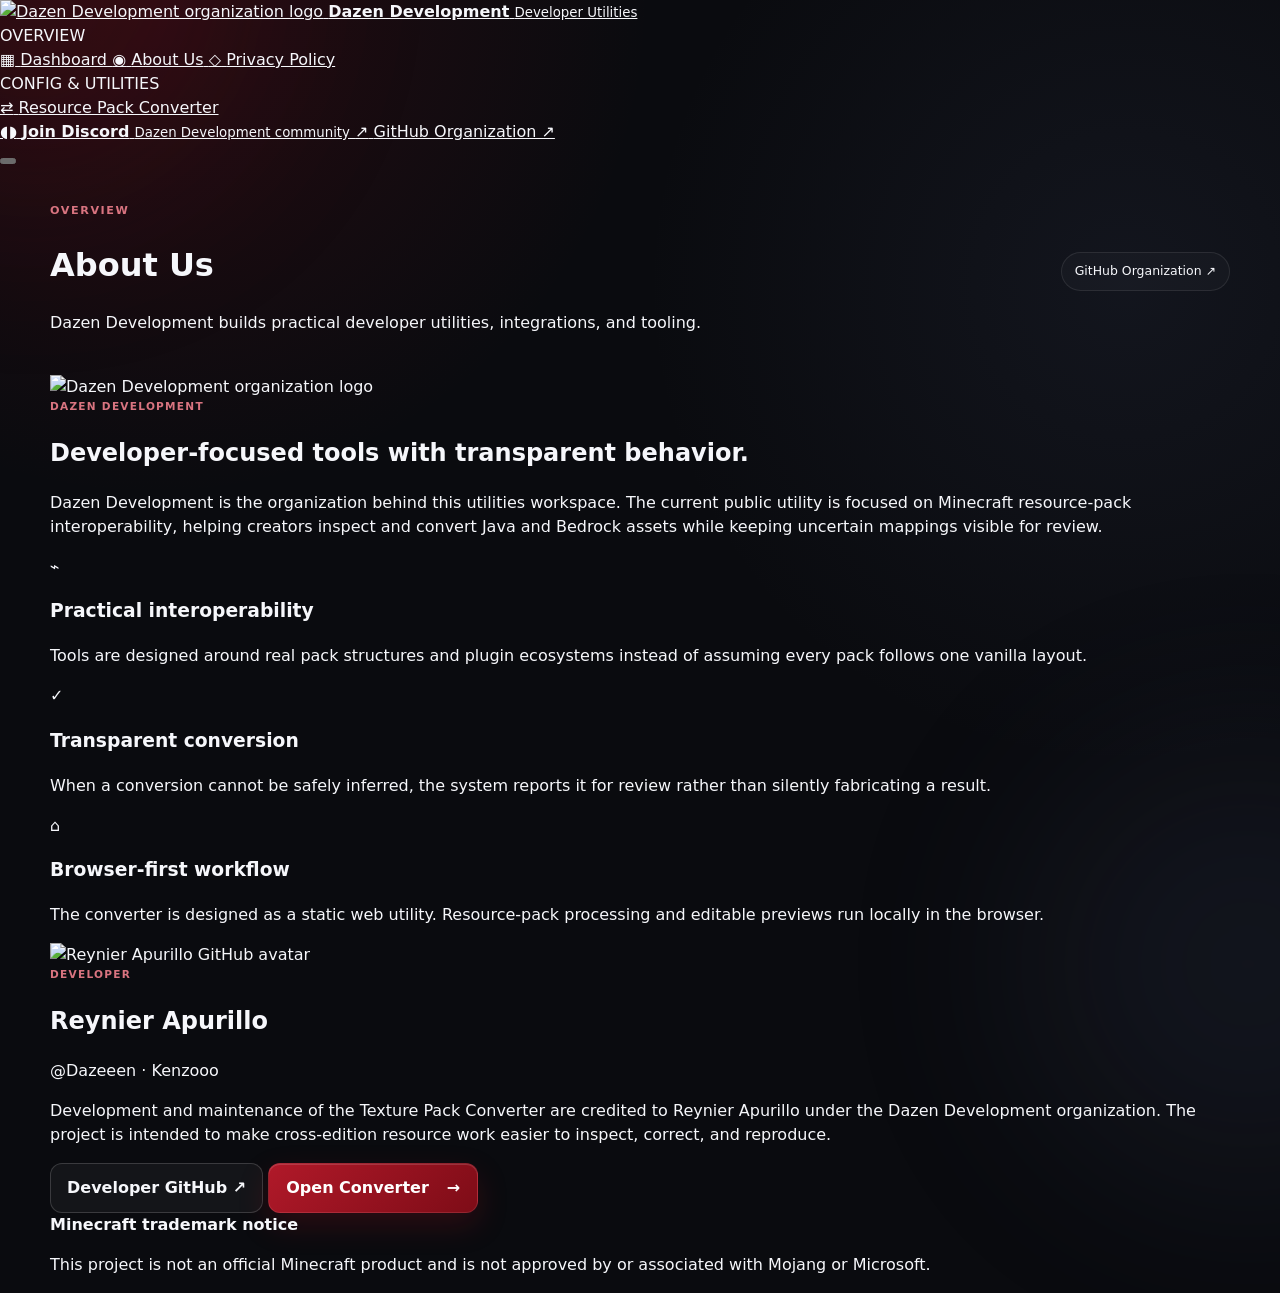
==== about.html @ 0ae0322a "Add Dazen Development about page" ====
<!doctype html>
<html lang="en">
<head>
  <meta charset="utf-8" />
  <meta name="viewport" content="width=device-width, initial-scale=1" />
  <meta name="theme-color" content="#0b0d12" />
  <meta name="description" content="About Dazen Development and the developer utilities project." />
  <title>About Us · Dazen Development</title>
  <link rel="stylesheet" href="./styles.css" />
</head>
<body data-page="about">
  <div id="site-sidebar"></div>
  <div class="ambient ambient-one" aria-hidden="true"></div>
  <div class="ambient ambient-two" aria-hidden="true"></div>

  <header class="site-header shell app-page-header">
    <div>
      <p class="section-kicker">Overview</p>
      <h1 class="page-title">About Us</h1>
      <p class="page-subtitle">Dazen Development builds practical developer utilities, integrations, and tooling.</p>
    </div>
    <a class="ghost-link" href="https://github.com/Dazen-Development" target="_blank" rel="noreferrer">GitHub Organization ↗</a>
  </header>

  <main class="shell info-page-main">
    <section class="about-intro-card">
      <img src="https://avatars.githubusercontent.com/u/317466458?v=4" alt="Dazen Development organization logo" width="96" height="96" />
      <div>
        <span class="source-label">Dazen Development</span>
        <h2>Developer-focused tools with transparent behavior.</h2>
        <p>
          Dazen Development is the organization behind this utilities workspace. The current public utility is focused on
          Minecraft resource-pack interoperability, helping creators inspect and convert Java and Bedrock assets while keeping
          uncertain mappings visible for review.
        </p>
      </div>
    </section>

    <section class="info-grid">
      <article class="info-card">
        <span class="feature-icon">⌁</span>
        <h3>Practical interoperability</h3>
        <p>Tools are designed around real pack structures and plugin ecosystems instead of assuming every pack follows one vanilla layout.</p>
      </article>
      <article class="info-card">
        <span class="feature-icon">✓</span>
        <h3>Transparent conversion</h3>
        <p>When a conversion cannot be safely inferred, the system reports it for review rather than silently fabricating a result.</p>
      </article>
      <article class="info-card">
        <span class="feature-icon">⌂</span>
        <h3>Browser-first workflow</h3>
        <p>The converter is designed as a static web utility. Resource-pack processing and editable previews run locally in the browser.</p>
      </article>
    </section>

    <section class="about-developer">
      <div class="about-developer-profile">
        <img src="https://avatars.githubusercontent.com/u/88937856?v=4" alt="Reynier Apurillo GitHub avatar" width="72" height="72" />
        <div>
          <span class="source-label">Developer</span>
          <h2>Reynier Apurillo</h2>
          <p>@Dazeeen · Kenzooo</p>
        </div>
      </div>
      <div class="about-developer-copy">
        <p>
          Development and maintenance of the Texture Pack Converter are credited to Reynier Apurillo under the Dazen Development organization.
          The project is intended to make cross-edition resource work easier to inspect, correct, and reproduce.
        </p>
        <div class="dashboard-hero-actions">
          <a class="secondary-btn inline-btn" href="https://github.com/Dazeeen" target="_blank" rel="noreferrer">Developer GitHub ↗</a>
          <a class="primary-btn inline-btn" href="./converter.html"><span>Open Converter</span><span>→</span></a>
        </div>
      </div>
    </section>

    <section class="legal-note-card">
      <strong>Minecraft trademark notice</strong>
      <p>This project is not an official Minecraft product and is not approved by or associated with Mojang or Microsoft.</p>
    </section>
  </main>

  <script type="module" src="./site-shell.js"></script>
</body>
</html>
---- styles.css ----
:root {
  color-scheme: dark;
  --bg: #0a0b0f;
  --panel: rgba(19, 22, 29, 0.88);
  --panel-2: rgba(13, 15, 20, 0.88);
  --border: rgba(255, 255, 255, 0.09);
  --border-strong: rgba(255, 255, 255, 0.16);
  --text: #f6f7fb;
  --muted: #9ca3b5;
  --muted-2: #71798b;
  --accent: #9b111e;
  --accent-2: #d32f41;
  --accent-soft: rgba(155, 17, 30, 0.17);
  --green: #4fd19a;
  --amber: #ffc766;
  --red: #ff6d79;
  --shadow: 0 30px 80px rgba(0, 0, 0, 0.35);
  --radius-xl: 24px;
  --radius-lg: 18px;
  --radius-md: 14px;
}

* { box-sizing: border-box; }
html { scroll-behavior: smooth; }
body {
  margin: 0;
  min-height: 100vh;
  font-family: Inter, ui-sans-serif, system-ui, -apple-system, BlinkMacSystemFont, "Segoe UI", sans-serif;
  color: var(--text);
  background:
    radial-gradient(circle at 12% 0%, rgba(155, 17, 30, 0.18), transparent 31rem),
    radial-gradient(circle at 88% 22%, rgba(82, 95, 135, 0.12), transparent 30rem),
    var(--bg);
  line-height: 1.5;
  overflow-x: hidden;
}
button, input, select { font: inherit; }
a { color: inherit; }
code { color: #e5acb3; }

.shell { width: min(1180px, calc(100% - 36px)); margin-inline: auto; }
.ambient { position: fixed; width: 28rem; height: 28rem; border-radius: 50%; filter: blur(100px); pointer-events: none; opacity: .15; z-index: -1; }
.ambient-one { background: #9b111e; top: -15rem; left: -12rem; }
.ambient-two { background: #455071; bottom: -18rem; right: -12rem; }

.site-header { display: flex; justify-content: space-between; align-items: center; padding: 24px 0; }
.brand { display: inline-flex; align-items: center; gap: 12px; text-decoration: none; }
.brand-mark { display: grid; place-items: center; width: 42px; aspect-ratio: 1; border-radius: 13px; background: linear-gradient(145deg, #be2030, #760812); box-shadow: inset 0 1px 0 rgba(255,255,255,.18), 0 10px 30px rgba(155,17,30,.26); font-weight: 900; letter-spacing: -.05em; }
.brand-mark.small { width: 34px; border-radius: 10px; }
.brand strong, .brand small { display: block; }
.brand strong { font-size: .95rem; letter-spacing: -.02em; }
.brand small { color: var(--muted); font-size: .78rem; margin-top: 1px; }
.header-actions { display: flex; align-items: center; gap: 10px; }
.privacy-pill, .ghost-link { border: 1px solid var(--border); background: rgba(255,255,255,.025); border-radius: 999px; padding: 9px 13px; font-size: .78rem; color: var(--muted); }
.ghost-link { text-decoration: none; color: var(--text); transition: .2s ease; }
.ghost-link:hover { border-color: var(--border-strong); transform: translateY(-1px); }

.main-content { padding: 54px 0 70px; }
.hero { max-width: 790px; margin: 28px auto 72px; text-align: center; }
.eyebrow, .section-kicker { color: #d97480; text-transform: uppercase; letter-spacing: .14em; font-size: .7rem; font-weight: 800; }
.hero h1 { margin: 14px 0 20px; font-size: clamp(2.6rem, 7vw, 5.6rem); line-height: .96; letter-spacing: -.065em; }
.hero h1 span { color: #a5aabb; }
.hero-copy { max-width: 680px; margin: 0 auto; color: var(--muted); font-size: 1.04rem; }
.support-badges { display: inline-flex; align-items: center; gap: 11px; margin-top: 27px; padding: 8px 10px; border: 1px solid var(--border); border-radius: 999px; background: rgba(255,255,255,.025); font-size: .82rem; }
.support-badges span:not(.swap-dot) { padding: 4px 9px; }
.swap-dot { color: #d97480; }

.workspace, .console-card { border: 1px solid var(--border); background: linear-gradient(180deg, rgba(22,25,33,.92), rgba(12,14,19,.92)); border-radius: var(--radius-xl); box-shadow: var(--shadow); backdrop-filter: blur(18px); }
.workspace { padding: 26px; }
.workspace-head, .console-head, .action-row { display: flex; align-items: center; justify-content: space-between; gap: 20px; }
.workspace-head h2, .console-head h2 { margin: 4px 0 0; font-size: 1.2rem; letter-spacing: -.025em; }
.direction-toggle { display: flex; gap: 4px; padding: 4px; border: 1px solid var(--border); border-radius: 12px; background: rgba(0,0,0,.22); }
.direction-btn { color: var(--muted); border: 0; background: transparent; border-radius: 9px; padding: 9px 12px; cursor: pointer; transition: .2s ease; }
.direction-btn.active { color: white; background: rgba(255,255,255,.09); box-shadow: inset 0 1px 0 rgba(255,255,255,.06); }

.pack-grid { display: grid; grid-template-columns: minmax(0,1fr) 54px minmax(0,1fr); gap: 16px; margin-top: 24px; }
.pack-card { border: 1px solid var(--border); border-radius: var(--radius-lg); background: rgba(255,255,255,.025); padding: 19px; transition: .25s ease; }
.pack-card.source-active { border-color: rgba(211,47,65,.42); box-shadow: inset 0 0 0 1px rgba(211,47,65,.08), 0 0 40px rgba(155,17,30,.07); }
.pack-card.target-dim { opacity: .72; }
.pack-card-top { display: grid; grid-template-columns: auto 1fr auto; align-items: center; gap: 12px; margin-bottom: 19px; }
.edition-icon { display: grid; place-items: center; width: 42px; aspect-ratio: 1; border-radius: 12px; font-weight: 900; }
.java-icon { background: #2b2520; color: #e6c7a8; }
.bedrock-icon { background: #152a1d; color: #8be0a8; }
.pack-card h3 { margin: 0; font-size: 1rem; }
.pack-card p { margin: 2px 0 0; color: var(--muted); font-size: .78rem; }
.status-badge { justify-self: end; border-radius: 999px; padding: 5px 9px; font-size: .69rem; font-weight: 800; border: 1px solid var(--border); }
.status-badge.idle { color: var(--muted); }
.status-badge.scanning { color: var(--amber); border-color: rgba(255,199,102,.28); background: rgba(255,199,102,.08); }
.status-badge.valid { color: var(--green); border-color: rgba(79,209,154,.28); background: rgba(79,209,154,.08); }
.status-badge.invalid { color: var(--red); border-color: rgba(255,109,121,.28); background: rgba(255,109,121,.08); }
.field-label { display: block; color: var(--muted); font-size: .73rem; font-weight: 700; margin-bottom: 7px; }
.version-select { width: 100%; color: var(--text); background: #11141a; border: 1px solid var(--border); padding: 10px 11px; border-radius: 10px; outline: none; margin-bottom: 13px; }
.version-select:focus { border-color: rgba(211,47,65,.55); }
.dropzone { min-height: 177px; display: flex; flex-direction: column; align-items: center; justify-content: center; gap: 5px; text-align: center; border: 1px dashed rgba(255,255,255,.18); border-radius: 15px; background: rgba(0,0,0,.16); cursor: pointer; outline: none; transition: .2s ease; padding: 20px; }
.dropzone:hover, .dropzone:focus, .dropzone.dragover { border-color: rgba(211,47,65,.62); background: rgba(155,17,30,.08); }
.drop-icon { display: grid; place-items: center; width: 39px; aspect-ratio: 1; margin-bottom: 4px; border-radius: 10px; background: rgba(255,255,255,.07); color: #d97480; font-size: 1.1rem; }
.dropzone strong { font-size: .92rem; }
.dropzone span { color: var(--muted); font-size: .77rem; }
.dropzone small { max-width: 100%; overflow: hidden; text-overflow: ellipsis; white-space: nowrap; color: var(--muted-2); margin-top: 6px; font-size: .7rem; }
.upload-progress { margin-top: 13px; }
.progress-meta { display: flex; justify-content: space-between; color: var(--muted); font-size: .7rem; margin-bottom: 6px; }
.progress-track { height: 5px; background: rgba(255,255,255,.06); border-radius: 99px; overflow: hidden; }
.progress-fill { height: 100%; width: 0%; background: linear-gradient(90deg, #7b0d17, #d32f41); border-radius: inherit; transition: width .15s linear; }
.scan-summary { min-height: 43px; margin-top: 13px; border-top: 1px solid var(--border); padding-top: 12px; color: var(--muted); font-size: .73rem; }
.scan-summary strong { color: var(--text); }
.transfer-column { display: flex; flex-direction: column; align-items: center; justify-content: center; gap: 9px; }
.transfer-line { width: 1px; flex: 1; min-height: 28px; background: linear-gradient(transparent, var(--border-strong)); }
.transfer-line:last-child { background: linear-gradient(var(--border-strong), transparent); }
.transfer-orb { display: grid; place-items: center; width: 36px; aspect-ratio: 1; border: 1px solid var(--border); border-radius: 50%; color: #d97480; background: #12151b; }

.options-row { display: grid; grid-template-columns: 1fr 1fr; gap: 11px; margin-top: 16px; }
.check-option { display: flex; gap: 11px; align-items: flex-start; padding: 13px 14px; border: 1px solid var(--border); border-radius: 13px; background: rgba(255,255,255,.018); cursor: pointer; }
.check-option input { margin-top: 3px; accent-color: var(--accent-2); }
.check-option strong, .check-option small { display: block; }
.check-option strong { font-size: .78rem; }
.check-option small { color: var(--muted); font-size: .7rem; margin-top: 2px; }
.action-row { margin-top: 16px; padding: 18px; border: 1px solid var(--border); border-radius: 15px; background: rgba(0,0,0,.18); }
.action-copy strong, .action-copy span { display: block; }
.action-copy strong { font-size: .93rem; }
.action-copy span { color: var(--muted); font-size: .74rem; margin-top: 3px; }
.primary-btn { display: inline-flex; align-items: center; gap: 18px; border: 1px solid rgba(255,255,255,.09); border-radius: 12px; padding: 12px 17px; color: white; background: linear-gradient(135deg, #b01929, #7e0c17); box-shadow: inset 0 1px 0 rgba(255,255,255,.14), 0 12px 30px rgba(155,17,30,.24); cursor: pointer; font-weight: 800; transition: .2s ease; }
.primary-btn:hover:not(:disabled) { transform: translateY(-1px); filter: brightness(1.08); }
.primary-btn:disabled { opacity: .38; cursor: not-allowed; box-shadow: none; }
.primary-btn.busy { pointer-events: none; }

.console-card { margin-top: 19px; padding: 22px; }
.console-clear { border: 1px solid var(--border); border-radius: 9px; background: rgba(255,255,255,.025); color: var(--muted); padding: 7px 10px; cursor: pointer; }
.console { margin-top: 16px; height: 250px; overflow: auto; background: #080a0d; border: 1px solid var(--border); border-radius: 13px; padding: 12px; font: 12px/1.65 "SFMono-Regular", Consolas, "Liberation Mono", monospace; }
.log-line { display: grid; grid-template-columns: 68px 56px 1fr; gap: 8px; color: #cdd2df; }
.log-line .log-time { color: #596070; }
.log-line .log-level { font-weight: 800; color: #8b92a3; }
.log-line.success .log-level { color: var(--green); }
.log-line.warn .log-level { color: var(--amber); }
.log-line.error .log-level { color: var(--red); }
.log-line.muted { color: #848b9c; }

.notes-grid { display: grid; grid-template-columns: repeat(3, 1fr); gap: 13px; margin-top: 19px; }
.note-card { border: 1px solid var(--border); background: rgba(255,255,255,.02); border-radius: var(--radius-lg); padding: 20px; }
.note-index { color: #d97480; font-size: .7rem; font-weight: 900; }
.note-card h3 { font-size: .95rem; margin: 9px 0 7px; }
.note-card p { color: var(--muted); font-size: .76rem; margin: 0; }

.site-footer { display: grid; grid-template-columns: auto auto 1fr; gap: 22px; align-items: center; border-top: 1px solid var(--border); padding: 25px 0 34px; color: var(--muted); }
.credit-block, .developer-credit { display: flex; align-items: center; gap: 10px; }
.credit-block strong, .credit-block span, .developer-credit span, .developer-credit a { display: block; }
.credit-block strong { color: var(--text); font-size: .8rem; }
.credit-block span, .developer-credit span { font-size: .68rem; }
.developer-credit img { border-radius: 50%; border: 1px solid var(--border-strong); }
.developer-credit a { color: var(--text); text-decoration: none; font-size: .75rem; }
.legal { text-align: right; margin: 0; font-size: .68rem; }

@media (max-width: 900px) {
  .pack-grid { grid-template-columns: 1fr; }
  .transfer-column { flex-direction: row; min-height: 38px; }
  .transfer-line { width: auto; height: 1px; min-height: 0; min-width: 60px; }
  .options-row, .notes-grid { grid-template-columns: 1fr; }
  .site-footer { grid-template-columns: 1fr 1fr; }
  .legal { grid-column: 1 / -1; text-align: left; }
}

@media (max-width: 640px) {
  .shell { width: min(100% - 22px, 1180px); }
  .site-header { align-items: flex-start; }
  .privacy-pill { display: none; }
  .main-content { padding-top: 22px; }
  .hero { margin-top: 14px; margin-bottom: 45px; }
  .hero h1 { font-size: clamp(2.45rem, 13vw, 4rem); }
  .workspace { padding: 15px; }
  .workspace-head, .action-row { align-items: stretch; flex-direction: column; }
  .direction-toggle { width: 100%; }
  .direction-btn { flex: 1; }
  .primary-btn { justify-content: space-between; width: 100%; }
  .site-footer { grid-template-columns: 1fr; }
  .legal { grid-column: auto; }
  .log-line { grid-template-columns: 58px 48px 1fr; gap: 6px; font-size: 11px; }
}


/* Single-input converter patch */
.single-workspace-head { align-items: flex-start; }
.single-converter-layout {
  display: grid;
  grid-template-columns: minmax(0, 1.7fr) minmax(250px, .65fr);
  gap: 16px;
  margin-top: 24px;
}
.source-pack-card, .conversion-route-card, .output-card, .preview-browser, .preview-state-card {
  border: 1px solid var(--border);
  background: rgba(255,255,255,.025);
  border-radius: var(--radius-lg);
}
.source-pack-card { padding: 20px; }
.source-card-heading {
  display: grid;
  grid-template-columns: auto 1fr auto;
  align-items: center;
  gap: 12px;
  margin-bottom: 20px;
}
.source-card-heading h3 { margin: 0; font-size: 1.05rem; }
.source-card-heading p { margin: 2px 0 0; color: var(--muted); font-size: .78rem; }
.source-label, .route-label {
  display: block;
  color: #d97480;
  font-size: .66rem;
  font-weight: 800;
  letter-spacing: .12em;
  text-transform: uppercase;
}
.architecture-row {
  display: grid;
  grid-template-columns: 1fr 1fr;
  gap: 12px;
  align-items: end;
}
.architecture-row .version-select { margin-bottom: 0; }
.target-architecture {
  min-height: 65px;
  display: flex;
  flex-direction: column;
  justify-content: center;
  border: 1px solid var(--border);
  border-radius: 10px;
  padding: 10px 12px;
  background: #11141a;
}
.target-architecture strong { font-size: .85rem; }
.single-dropzone { margin-top: 14px; min-height: 230px; }

.conversion-route-card {
  padding: 20px;
  display: flex;
  flex-direction: column;
  justify-content: center;
}
.route-label { margin-bottom: 16px; }
.route-edition {
  display: flex;
  align-items: center;
  gap: 11px;
  padding: 13px;
  border-radius: 13px;
  border: 1px solid var(--border);
  background: rgba(0,0,0,.16);
}
.route-icon {
  display: grid;
  place-items: center;
  width: 38px;
  aspect-ratio: 1;
  border-radius: 10px;
  font-weight: 900;
}
.route-edition span, .route-edition strong { display: block; }
.route-edition span { color: var(--muted); font-size: .68rem; }
.route-edition strong { font-size: .8rem; }
.route-arrow { text-align: center; color: #d97480; padding: 8px 0; }
.route-engine {
  text-align: center;
  border: 1px solid rgba(211,47,65,.26);
  background: rgba(155,17,30,.07);
  border-radius: 13px;
  padding: 13px;
}
.route-engine span, .route-engine strong, .route-engine small { display: block; }
.route-engine span { color: #d97480; font-size: .62rem; font-weight: 900; letter-spacing: .14em; }
.route-engine strong { margin-top: 3px; font-size: .8rem; }
.route-engine small { margin-top: 2px; color: var(--muted); font-size: .65rem; }

.output-card {
  margin-top: 19px;
  padding: 22px;
  background: linear-gradient(180deg, rgba(24,29,36,.94), rgba(12,14,19,.94));
  box-shadow: var(--shadow);
}
.output-head {
  display: flex;
  justify-content: space-between;
  align-items: flex-start;
  gap: 18px;
}
.output-head h2 { margin: 4px 0 4px; font-size: 1.2rem; }
.output-head p:not(.section-kicker) { margin: 0; color: var(--muted); font-size: .76rem; }
.output-ready-badge {
  color: var(--green);
  border: 1px solid rgba(79,209,154,.28);
  background: rgba(79,209,154,.08);
  border-radius: 999px;
  padding: 6px 10px;
  font-size: .69rem;
  font-weight: 800;
}
.output-body { margin-top: 18px; }
.output-file-card {
  display: flex;
  align-items: center;
  gap: 13px;
  padding: 15px;
  border: 1px solid var(--border);
  border-radius: 14px;
  background: rgba(0,0,0,.18);
}
.output-file-icon {
  min-width: 64px;
  text-align: center;
  border-radius: 10px;
  padding: 10px 8px;
  background: var(--accent-soft);
  color: #e997a1;
  font-size: .64rem;
  font-weight: 900;
}
.output-file-copy strong, .output-file-copy span { display: block; }
.output-file-copy strong { font-size: .85rem; overflow-wrap: anywhere; }
.output-file-copy span { color: var(--muted); font-size: .7rem; margin-top: 2px; }
.output-stats {
  display: grid;
  grid-template-columns: repeat(4, 1fr);
  gap: 10px;
  margin-top: 12px;
}
.output-stats > div, .preview-summary-grid > article {
  border: 1px solid var(--border);
  background: rgba(255,255,255,.018);
  border-radius: 12px;
  padding: 13px;
}
.output-stats span, .output-stats strong,
.preview-summary-grid span, .preview-summary-grid strong { display: block; }
.output-stats span, .preview-summary-grid span { color: var(--muted); font-size: .68rem; }
.output-stats strong, .preview-summary-grid strong { margin-top: 3px; font-size: 1rem; }
.output-actions {
  display: flex;
  justify-content: flex-end;
  gap: 10px;
  margin-top: 15px;
}
.secondary-btn {
  display: inline-flex;
  align-items: center;
  gap: 14px;
  border: 1px solid var(--border-strong);
  border-radius: 12px;
  padding: 12px 16px;
  color: var(--text);
  background: rgba(255,255,255,.045);
  cursor: pointer;
  font-weight: 800;
}
.secondary-btn:hover:not(:disabled) { background: rgba(255,255,255,.08); }
.secondary-btn:disabled { opacity: .4; cursor: not-allowed; }

/* Preview page */
.preview-main { padding: 44px 0 70px; }
.preview-state-card {
  min-height: 360px;
  display: grid;
  place-items: center;
  align-content: center;
  text-align: center;
  padding: 40px;
}
.preview-state-card h1 { margin: 16px 0 6px; font-size: 1.45rem; }
.preview-state-card p { max-width: 520px; color: var(--muted); margin: 0 0 18px; }
.preview-spinner {
  width: 38px;
  height: 38px;
  border-radius: 50%;
  border: 3px solid rgba(255,255,255,.1);
  border-top-color: #d32f41;
  animation: preview-spin .8s linear infinite;
}
@keyframes preview-spin { to { transform: rotate(360deg); } }
.empty-icon {
  display: grid;
  place-items: center;
  width: 42px;
  aspect-ratio: 1;
  border-radius: 50%;
  background: rgba(255,255,255,.05);
  color: var(--muted);
  font-weight: 900;
}
.inline-btn { text-decoration: none; }

.preview-hero {
  display: flex;
  align-items: end;
  justify-content: space-between;
  gap: 20px;
  margin-bottom: 18px;
}
.preview-hero h1 {
  margin: 4px 0 5px;
  font-size: clamp(2rem, 5vw, 3.6rem);
  letter-spacing: -.055em;
}
.preview-source { color: var(--muted); margin: 0; font-size: .8rem; }
.preview-actions { display: flex; gap: 9px; align-items: center; }
.ghost-link.large { padding: 12px 16px; font-weight: 700; }

.preview-summary-grid {
  display: grid;
  grid-template-columns: repeat(4, 1fr);
  gap: 10px;
  margin-bottom: 18px;
}
.preview-browser { overflow: hidden; }
.preview-toolbar {
  display: flex;
  justify-content: space-between;
  align-items: center;
  gap: 14px;
  padding: 14px;
  border-bottom: 1px solid var(--border);
}
.preview-tabs {
  display: flex;
  flex-wrap: wrap;
  gap: 6px;
}
.preview-tab {
  display: inline-flex;
  gap: 7px;
  align-items: center;
  color: var(--muted);
  border: 1px solid var(--border);
  background: rgba(255,255,255,.02);
  border-radius: 999px;
  padding: 7px 10px;
  cursor: pointer;
}
.preview-tab small {
  min-width: 20px;
  padding: 1px 5px;
  border-radius: 999px;
  color: var(--muted);
  background: rgba(255,255,255,.06);
}
.preview-tab.active {
  color: white;
  border-color: rgba(211,47,65,.4);
  background: rgba(155,17,30,.12);
}
.preview-search {
  display: flex;
  align-items: center;
  gap: 7px;
  min-width: min(330px, 100%);
  border: 1px solid var(--border);
  background: #0d1015;
  border-radius: 10px;
  padding: 0 10px;
}
.preview-search span { color: var(--muted); }
.preview-search input {
  width: 100%;
  color: var(--text);
  border: 0;
  outline: 0;
  background: transparent;
  padding: 9px 0;
}

.comparison-head, .comparison-row {
  display: grid;
  grid-template-columns: minmax(180px, 1.25fr) minmax(130px, .85fr) 32px minmax(130px, .85fr) minmax(140px, .75fr);
  gap: 12px;
  align-items: center;
}
.comparison-head {
  padding: 11px 14px;
  color: var(--muted);
  font-size: .65rem;
  text-transform: uppercase;
  letter-spacing: .08em;
  border-bottom: 1px solid var(--border);
}
.comparison-row {
  padding: 14px;
  border-bottom: 1px solid var(--border);
}
.comparison-row:last-child { border-bottom: 0; }
.comparison-info { min-width: 0; }
.comparison-info strong, .comparison-info span, .comparison-info code { display: block; }
.comparison-info strong { font-size: .82rem; }
.comparison-info span { color: #d97480; font-size: .65rem; margin-top: 2px; }
.comparison-info code {
  margin-top: 5px;
  color: var(--muted);
  font-size: .61rem;
  white-space: nowrap;
  overflow: hidden;
  text-overflow: ellipsis;
}
.texture-cell { min-width: 0; }
.texture-stage {
  min-height: 104px;
  display: grid;
  place-items: center;
  border: 1px solid var(--border);
  border-radius: 11px;
  overflow: hidden;
  background: #11141a;
}
.checkerboard {
  background-color: #151922;
  background-image:
    linear-gradient(45deg, rgba(255,255,255,.035) 25%, transparent 25%),
    linear-gradient(-45deg, rgba(255,255,255,.035) 25%, transparent 25%),
    linear-gradient(45deg, transparent 75%, rgba(255,255,255,.035) 75%),
    linear-gradient(-45deg, transparent 75%, rgba(255,255,255,.035) 75%);
  background-size: 16px 16px;
  background-position: 0 0, 0 8px, 8px -8px, -8px 0;
}
.texture-stage img {
  max-width: 100%;
  max-height: 128px;
  min-width: 32px;
  min-height: 32px;
  image-rendering: pixelated;
  object-fit: contain;
}
.texture-cell code, .texture-cell small {
  display: block;
  margin-top: 5px;
  color: var(--muted);
  font-size: .59rem;
  white-space: nowrap;
  overflow: hidden;
  text-overflow: ellipsis;
}
.missing-texture .texture-stage {
  border-style: dashed;
  color: var(--muted-2);
  font-size: 1.4rem;
}
.comparison-arrow { text-align: center; color: #d97480; }
.comparison-status strong, .comparison-status span { display: block; }
.comparison-status strong { font-size: .72rem; }
.comparison-status span {
  margin-top: 3px;
  color: var(--muted);
  font-size: .6rem;
  overflow-wrap: anywhere;
}
.comparison-status.mapped strong { color: #e997a1; }
.comparison-status.passthrough strong { color: var(--green); }
.comparison-status.skipped strong { color: var(--amber); }
.comparison-empty {
  min-height: 230px;
  display: grid;
  place-items: center;
  align-content: center;
  text-align: center;
  color: var(--muted);
}
.comparison-empty strong { color: var(--text); margin-top: 9px; }
.comparison-empty p { margin: 3px 0 0; font-size: .75rem; }
.preview-footnote {
  color: var(--muted);
  font-size: .7rem;
  text-align: center;
  margin: 13px auto 0;
  max-width: 760px;
}

@media (max-width: 900px) {
  .single-converter-layout { grid-template-columns: 1fr; }
  .conversion-route-card { display: grid; grid-template-columns: 1fr auto 1fr; gap: 8px; align-items: center; }
  .conversion-route-card .route-label, .conversion-route-card .route-engine { grid-column: 1 / -1; }
  .route-arrow { transform: rotate(-90deg); }
  .output-stats, .preview-summary-grid { grid-template-columns: repeat(2, 1fr); }
  .preview-toolbar, .preview-hero { align-items: stretch; flex-direction: column; }
  .preview-search { min-width: 100%; }
  .comparison-head { display: none; }
  .comparison-row {
    grid-template-columns: 1fr 32px 1fr;
    align-items: start;
  }
  .comparison-info, .comparison-status { grid-column: 1 / -1; }
}

@media (max-width: 640px) {
  .architecture-row { grid-template-columns: 1fr; }
  .conversion-route-card { grid-template-columns: 1fr; }
  .route-arrow { transform: none; }
  .output-head, .output-actions, .preview-actions { flex-direction: column; align-items: stretch; }
  .output-actions button, .preview-actions .primary-btn, .preview-actions .ghost-link { width: 100%; justify-content: space-between; }
  .output-stats, .preview-summary-grid { grid-template-columns: 1fr 1fr; }
  .comparison-row { grid-template-columns: 1fr; }
  .comparison-arrow { transform: rotate(90deg); padding: 4px 0; }
  .comparison-info, .comparison-status { grid-column: auto; }
  .texture-stage { min-height: 150px; }
}


/* Custom item / font mapping editor */
.output-stats { grid-template-columns: repeat(6, 1fr); }
.comparison-row.editable-row {
  cursor: pointer;
  position: relative;
}
.comparison-row.editable-row:hover {
  background: rgba(155, 17, 30, .055);
  box-shadow: inset 3px 0 0 rgba(211,47,65,.5);
}
.comparison-row.editable-row:focus-visible {
  outline: 2px solid rgba(211,47,65,.75);
  outline-offset: -2px;
}
.comparison-status.unresolved strong { color: var(--amber); }

.editor-link-button { cursor: pointer; }
.editor-main { padding: 38px 0 72px; }
.editor-heading {
  display: flex;
  justify-content: space-between;
  align-items: end;
  gap: 18px;
  margin-bottom: 18px;
}
.editor-heading h1 {
  margin: 4px 0 6px;
  font-size: clamp(2rem, 5vw, 3.5rem);
  line-height: 1;
  letter-spacing: -.055em;
}
.editor-heading-actions {
  display: flex;
  gap: 9px;
}
.editor-grid {
  display: grid;
  grid-template-columns: minmax(250px, .65fr) minmax(0, 1.35fr);
  gap: 16px;
}
.editor-panel {
  border: 1px solid var(--border);
  background: linear-gradient(180deg, rgba(21,24,31,.94), rgba(12,14,19,.94));
  border-radius: var(--radius-lg);
  padding: 18px;
  box-shadow: var(--shadow);
}
.editor-panel-head {
  display: flex;
  justify-content: space-between;
  align-items: start;
  gap: 12px;
  margin-bottom: 13px;
}
.editor-panel-head strong,
.editor-panel-head span { display: block; }
.editor-panel-head strong { margin-top: 3px; font-size: .84rem; }
.dimension-badge {
  border: 1px solid var(--border);
  border-radius: 999px;
  padding: 5px 8px;
  color: var(--muted);
  background: rgba(255,255,255,.025);
  font-size: .65rem;
}
.editor-source-stage {
  min-height: 300px;
  display: grid;
  place-items: center;
  border: 1px solid var(--border);
  border-radius: 13px;
  overflow: hidden;
}
.editor-source-stage img {
  max-width: 90%;
  max-height: 410px;
  image-rendering: pixelated;
  object-fit: contain;
}
.editor-stage-shell {
  display: flex;
  justify-content: center;
  align-items: center;
  min-height: 430px;
  border: 1px solid var(--border);
  border-radius: 13px;
  overflow: auto;
  padding: 22px;
}
.editor-stage {
  width: min(100%, 620px);
  max-height: 620px;
  position: relative;
  border: 1px solid rgba(255,255,255,.15);
  background: rgba(0,0,0,.15);
  box-shadow: 0 12px 40px rgba(0,0,0,.35);
  user-select: none;
  touch-action: none;
}
.editor-stage canvas {
  display: block;
  width: 100%;
  height: 100%;
  image-rendering: pixelated;
}
.editor-selection {
  position: absolute;
  border: 1px dashed rgba(255,255,255,.92);
  box-shadow:
    0 0 0 1px rgba(155,17,30,.72),
    inset 0 0 24px rgba(155,17,30,.06);
  cursor: move;
  touch-action: none;
}
.editor-handle {
  position: absolute;
  width: 17px;
  height: 17px;
  padding: 0;
  border: 2px solid white;
  border-radius: 50%;
  background: #9b111e;
  box-shadow: 0 2px 8px rgba(0,0,0,.55);
  cursor: nwse-resize;
  transform: translate(-50%, -50%);
}
.editor-handle.nw { left: 0; top: 0; }
.editor-handle.ne { left: 100%; top: 0; cursor: nesw-resize; }
.editor-handle.sw { left: 0; top: 100%; cursor: nesw-resize; }
.editor-handle.se { left: 100%; top: 100%; }
.editor-help-grid {
  display: grid;
  grid-template-columns: repeat(3, 1fr);
  gap: 8px;
  margin-top: 10px;
}
.editor-help-grid > div {
  border: 1px solid var(--border);
  border-radius: 10px;
  padding: 9px;
  background: rgba(255,255,255,.018);
}
.editor-help-grid span,
.editor-help-grid strong { display: block; }
.editor-help-grid span { color: var(--muted); font-size: .62rem; }
.editor-help-grid strong { margin-top: 2px; font-size: .69rem; }
.editor-path {
  display: block;
  margin-top: 10px;
  padding: 9px;
  border-radius: 9px;
  background: #080a0d;
  color: var(--muted);
  font-size: .64rem;
  overflow-wrap: anywhere;
  white-space: normal;
}
.editor-controls-card {
  display: grid;
  grid-template-columns: repeat(4, minmax(90px, .5fr)) auto minmax(210px, 1fr);
  gap: 9px;
  align-items: end;
  margin-top: 16px;
  border: 1px solid var(--border);
  background: rgba(255,255,255,.022);
  border-radius: var(--radius-lg);
  padding: 14px;
}
.numeric-control label {
  display: block;
  color: var(--muted);
  font-size: .65rem;
  font-weight: 700;
  margin-bottom: 5px;
}
.numeric-control input {
  width: 100%;
  color: var(--text);
  background: #0d1015;
  border: 1px solid var(--border);
  border-radius: 9px;
  padding: 9px;
  outline: none;
}
.numeric-control input:focus { border-color: rgba(211,47,65,.52); }
.secondary-btn.compact { padding: 10px 13px; }
.compact-check { padding: 9px 11px; }
.editor-save-status {
  margin-top: 12px;
  border: 1px solid var(--border);
  border-radius: 11px;
  padding: 11px 13px;
  font-size: .74rem;
}
.editor-save-status.info { color: var(--muted); }
.editor-save-status.success {
  color: var(--green);
  border-color: rgba(79,209,154,.26);
  background: rgba(79,209,154,.06);
}
.editor-save-status.error {
  color: var(--red);
  border-color: rgba(255,109,121,.28);
  background: rgba(255,109,121,.06);
}

@media (max-width: 1050px) {
  .output-stats { grid-template-columns: repeat(3, 1fr); }
  .editor-controls-card {
    grid-template-columns: repeat(4, 1fr);
  }
  .editor-controls-card .compact-check { grid-column: span 3; }
}

@media (max-width: 820px) {
  .editor-grid { grid-template-columns: 1fr; }
  .editor-source-stage { min-height: 220px; }
  .editor-heading { align-items: stretch; flex-direction: column; }
  .editor-heading-actions { width: 100%; }
  .editor-heading-actions button { flex: 1; justify-content: center; }
}

@media (max-width: 640px) {
  .output-stats { grid-template-columns: repeat(2, 1fr); }
  .editor-stage-shell { min-height: 310px; padding: 17px; }
  .editor-controls-card { grid-template-columns: 1fr 1fr; }
  .editor-controls-card .compact-check { grid-column: 1 / -1; }
  .editor-help-grid { grid-template-columns: 1fr; }
}


/* Glyph mapping diagnostics */
.glyph-character-line {
  display: grid;
  grid-template-columns: auto 1fr auto;
  gap: 8px;
  align-items: center;
  margin-top: 9px;
  padding: 8px;
  border: 1px solid var(--border);
  border-radius: 10px;
  background: rgba(0,0,0,.16);
}
.glyph-character-line.suggested {
  border-color: rgba(255,199,102,.28);
  background: rgba(255,199,102,.05);
}
.glyph-character-preview {
  display: grid !important;
  place-items: center;
  width: 34px;
  height: 34px;
  border-radius: 8px;
  background: rgba(255,255,255,.06);
  color: white !important;
  font-size: 1.05rem !important;
  overflow: hidden;
}
.glyph-character-labels strong,
.glyph-character-labels small {
  display: block;
}
.glyph-character-labels strong {
  font-size: .68rem;
  color: var(--text);
}
.glyph-character-labels small {
  margin-top: 2px;
  font-size: .57rem;
  color: var(--muted);
}
.copy-chip {
  border: 1px solid var(--border);
  border-radius: 8px;
  background: rgba(255,255,255,.035);
  color: var(--text);
  padding: 6px 8px;
  cursor: pointer;
  font-size: .62rem;
  font-weight: 800;
}
.copy-chip:hover {
  border-color: var(--border-strong);
  background: rgba(255,255,255,.07);
}

.glyph-config-suggestions {
  grid-column: 1 / -1;
  border: 1px solid rgba(255,199,102,.2);
  border-radius: 12px;
  background: rgba(255,199,102,.035);
  overflow: hidden;
}
.glyph-config-suggestions > summary {
  cursor: pointer;
  padding: 11px 13px;
  color: #ffd898;
  font-size: .72rem;
  font-weight: 800;
}
.glyph-config-suggestions > p {
  margin: 0;
  padding: 0 13px 12px;
  color: var(--muted);
  font-size: .68rem;
}
.config-snippet {
  border-top: 1px solid var(--border);
  padding: 11px 13px 13px;
}
.config-snippet-head {
  display: flex;
  justify-content: space-between;
  align-items: center;
  gap: 10px;
  margin-bottom: 7px;
}
.config-snippet-head strong {
  font-size: .67rem;
}
.config-snippet pre {
  margin: 0;
  max-height: 260px;
  overflow: auto;
  border: 1px solid var(--border);
  border-radius: 9px;
  background: #07090c;
  padding: 10px;
}
.config-snippet code {
  color: #cdd2df;
  font-size: .64rem;
  white-space: pre;
}

.glyph-atlas-row {
  padding: 16px;
  border-bottom: 1px solid var(--border);
  background:
    linear-gradient(180deg, rgba(155,17,30,.035), transparent 36%),
    rgba(255,255,255,.012);
}
.glyph-atlas-row:last-child {
  border-bottom: 0;
}
.glyph-atlas-head {
  display: flex;
  justify-content: space-between;
  align-items: start;
  gap: 15px;
  margin-bottom: 12px;
}
.glyph-atlas-head strong,
.glyph-atlas-head p {
  display: block;
}
.glyph-atlas-head strong {
  margin-top: 3px;
  font-size: .9rem;
}
.glyph-atlas-head p {
  margin: 3px 0 0;
  color: var(--muted);
  font-size: .66rem;
}
.glyph-atlas-head code {
  max-width: 48%;
  color: var(--muted);
  font-size: .62rem;
  overflow-wrap: anywhere;
}
.glyph-atlas-stage {
  position: relative;
  width: min(100%, 820px);
  aspect-ratio: 1;
  margin: 0 auto;
  border: 1px solid var(--border-strong);
  border-radius: 12px;
  overflow: hidden;
  background-color: #11151b;
}
.glyph-atlas-stage > img {
  position: absolute;
  inset: 0;
  width: 100%;
  height: 100%;
  image-rendering: pixelated;
  object-fit: fill;
}
.glyph-atlas-grid {
  position: absolute;
  inset: 0;
  display: grid;
  grid-template-columns: repeat(16, 1fr);
  grid-template-rows: repeat(16, 1fr);
  pointer-events: none;
}
.glyph-atlas-cell {
  position: relative;
  display: flex;
  align-items: flex-start;
  justify-content: flex-start;
  min-width: 0;
  min-height: 0;
  padding: 1px 2px;
  border-right: 1px solid rgba(255,255,255,.12);
  border-bottom: 1px solid rgba(255,255,255,.12);
  color: rgba(255,255,255,.46);
  text-shadow: 0 1px 2px rgba(0,0,0,.95);
  font: 600 clamp(5px, .75vw, 9px)/1 ui-monospace, SFMono-Regular, Consolas, monospace;
}
.glyph-atlas-cell.used {
  color: white;
  background: rgba(155,17,30,.09);
  box-shadow: inset 0 0 0 1px rgba(211,47,65,.25);
}
.glyph-atlas-note {
  margin: 10px auto 0;
  max-width: 820px;
  color: var(--muted);
  font-size: .68rem;
  text-align: center;
}

@media (max-width: 640px) {
  .glyph-atlas-head {
    flex-direction: column;
  }
  .glyph-atlas-head code {
    max-width: 100%;
  }
  .glyph-atlas-cell {
    padding: 0;
    font-size: 4px;
  }
  .glyph-character-line {
    grid-template-columns: auto 1fr;
  }
  .glyph-character-line .copy-chip {
    grid-column: 1 / -1;
    width: 100%;
  }
}


.preview-state-actions {
  display: flex;
  gap: 10px;
  align-items: center;
  justify-content: center;
  flex-wrap: wrap;
}
.preview-state-actions .primary-btn,
.preview-state-actions .secondary-btn {
  min-width: 150px;
  justify-content: center;
}
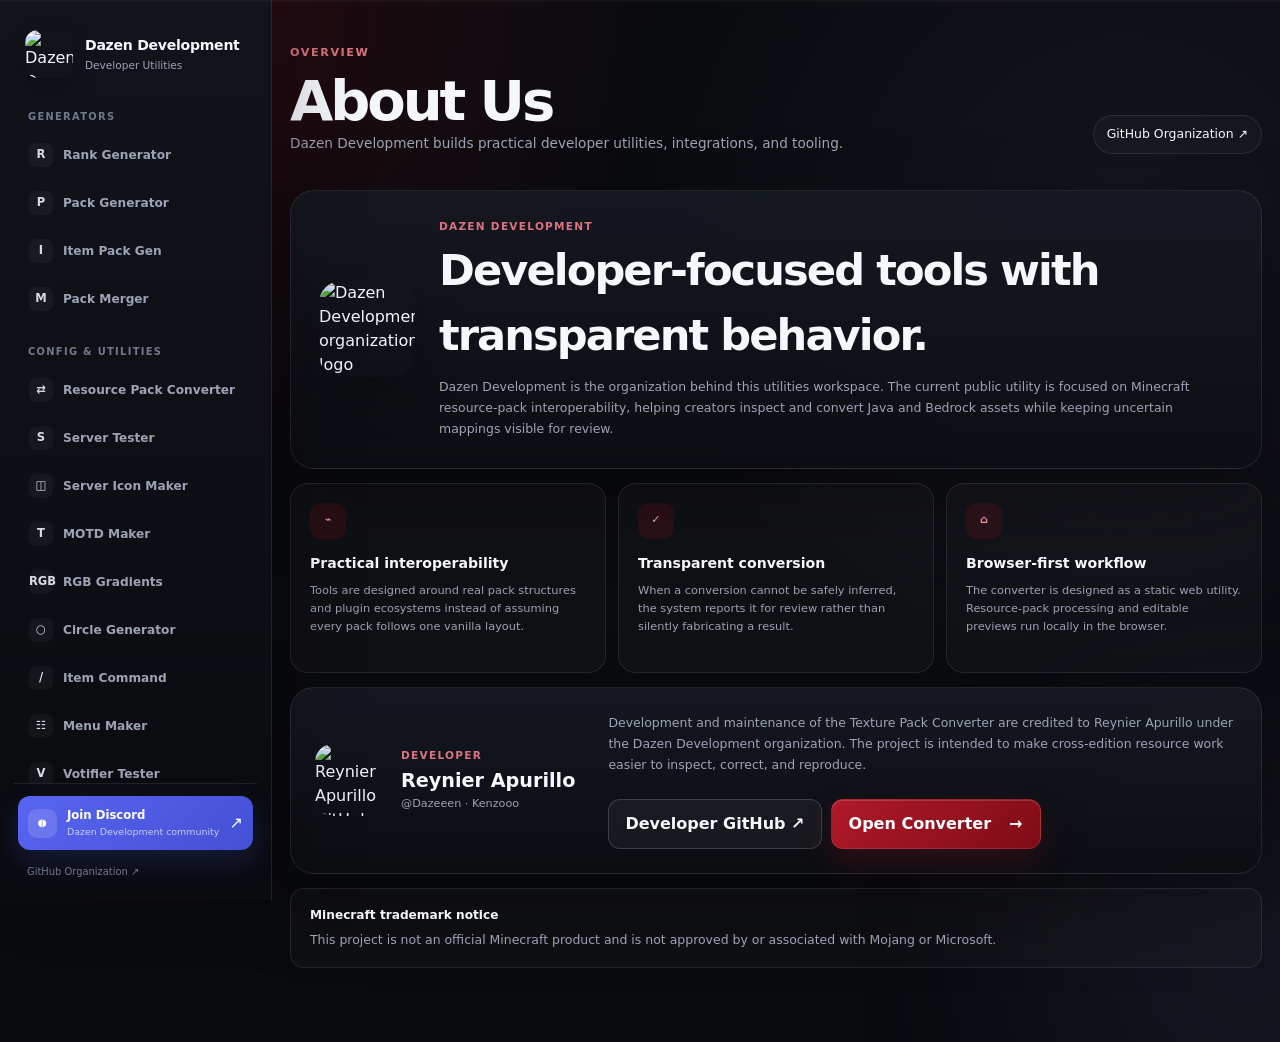
==== commit 46a94eae: "Add immediate Dazen loading screen to about.html" ====
--- a/about.html
+++ b/about.html
@@ -6,10 +6,36 @@
   <meta name="theme-color" content="#0b0d12" />
   <meta name="description" content="About Dazen Development and the developer utilities project." />
   <title>About Us · Dazen Development</title>
+  <style id="dazen-loader-critical">
+    #dazen-load-track{position:fixed;z-index:10002;top:0;left:0;right:0;height:2px;background:rgba(255,255,255,.035);pointer-events:none}
+    #dazen-load-progress{display:block;width:100%;height:100%;transform:scaleX(.05);transform-origin:left center;background:linear-gradient(90deg,#9b111e,#ef5264);box-shadow:0 0 12px rgba(239,82,100,.65);transition:transform .15s ease}
+    #dazen-page-loader{position:fixed;z-index:10001;inset:0;display:grid;place-items:center;background:#090b0f;transition:opacity .24s ease,visibility .24s ease}
+    #dazen-page-loader[hidden]{display:none}
+    #dazen-page-loader.is-leaving{opacity:0;visibility:hidden}
+    .dazen-loader-card{text-align:center;color:#f6f7fb;font-family:Inter,ui-sans-serif,system-ui,sans-serif}
+    .dazen-loader-logo-wrap{position:relative;width:86px;height:86px;margin:0 auto 18px;display:grid;place-items:center}
+    .dazen-loader-logo{width:58px;height:58px;border-radius:16px;object-fit:cover;box-shadow:0 12px 34px rgba(0,0,0,.35)}
+    .dazen-loader-ring{position:absolute;inset:0;border:2px solid rgba(255,255,255,.08);border-top-color:#d32f41;border-right-color:#d32f41;border-radius:50%;animation:dazen-spin .85s linear infinite}
+    .dazen-loader-card strong,.dazen-loader-card span{display:block}.dazen-loader-card strong{font-size:.92rem}.dazen-loader-card span{margin-top:4px;color:#858da0;font-size:.68rem}
+    @keyframes dazen-spin{to{transform:rotate(360deg)}}
+  </style>
+
   <link rel="stylesheet" href="./styles.css" />
 </head>
 <body data-page="about">
-  <div id="site-sidebar"></div>
+  
+  <div id="dazen-load-track" aria-hidden="true"><span id="dazen-load-progress"></span></div>
+  <div id="dazen-page-loader" role="status" aria-live="polite">
+    <div class="dazen-loader-card">
+      <div class="dazen-loader-logo-wrap">
+        <span class="dazen-loader-ring"></span>
+        <img class="dazen-loader-logo" src="https://avatars.githubusercontent.com/u/317466458?v=4" alt="" width="58" height="58" />
+      </div>
+      <strong>Dazen Development</strong>
+      <span id="dazen-load-text">Loading Dazen utilities…</span>
+    </div>
+  </div>
+<div id="site-sidebar"></div>
   <div class="ambient ambient-one" aria-hidden="true"></div>
   <div class="ambient ambient-two" aria-hidden="true"></div>
 
--- a/styles.css
+++ b/styles.css
@@ -1052,3 +1052,770 @@
   min-width: 150px;
   justify-content: center;
 }
+
+
+/* =========================================================
+   Dazen application shell / persistent sidebar
+   ========================================================= */
+:root {
+  --sidebar-width: 272px;
+}
+
+body.has-sidebar {
+  padding-left: var(--sidebar-width);
+}
+
+#site-sidebar {
+  position: relative;
+  z-index: 80;
+}
+
+.app-sidebar {
+  position: fixed;
+  inset: 0 auto 0 0;
+  width: var(--sidebar-width);
+  z-index: 90;
+  background:
+    linear-gradient(180deg, rgba(18,20,27,.99), rgba(9,11,15,.995));
+  border-right: 1px solid var(--border);
+  box-shadow: 24px 0 70px rgba(0,0,0,.2);
+}
+
+.sidebar-inner {
+  display: flex;
+  flex-direction: column;
+  height: 100%;
+  padding: 18px 14px 14px;
+}
+
+.sidebar-brand {
+  display: flex;
+  align-items: center;
+  gap: 12px;
+  min-height: 72px;
+  padding: 10px;
+  text-decoration: none;
+  border: 1px solid transparent;
+  border-radius: 14px;
+  transition: .18s ease;
+}
+
+.sidebar-brand:hover {
+  background: rgba(255,255,255,.025);
+  border-color: var(--border);
+}
+
+.sidebar-brand img {
+  width: 48px;
+  height: 48px;
+  flex: 0 0 48px;
+  border-radius: 13px;
+  object-fit: cover;
+  box-shadow: 0 10px 24px rgba(0,0,0,.25);
+}
+
+.sidebar-brand-copy {
+  min-width: 0;
+}
+
+.sidebar-brand-copy strong,
+.sidebar-brand-copy small {
+  display: block;
+}
+
+.sidebar-brand-copy strong {
+  font-size: .88rem;
+  letter-spacing: -.02em;
+  white-space: nowrap;
+  overflow: hidden;
+  text-overflow: ellipsis;
+}
+
+.sidebar-brand-copy small {
+  color: var(--muted);
+  font-size: .66rem;
+  margin-top: 2px;
+}
+
+.sidebar-scroll {
+  flex: 1;
+  min-height: 0;
+  overflow-y: auto;
+  padding: 20px 4px;
+  scrollbar-width: thin;
+}
+
+.sidebar-nav-group + .sidebar-nav-group {
+  margin-top: 24px;
+}
+
+.sidebar-nav-label {
+  color: var(--muted-2);
+  font-size: .62rem;
+  font-weight: 800;
+  letter-spacing: .13em;
+  padding: 0 10px 8px;
+}
+
+.sidebar-nav-list {
+  display: grid;
+  gap: 4px;
+}
+
+.sidebar-nav-item {
+  display: flex;
+  align-items: center;
+  gap: 10px;
+  min-height: 42px;
+  padding: 9px 10px;
+  border-radius: 10px;
+  color: var(--muted);
+  text-decoration: none;
+  font-size: .76rem;
+  font-weight: 650;
+  transition: .16s ease;
+  border: 1px solid transparent;
+}
+
+.sidebar-nav-item:hover {
+  color: var(--text);
+  background: rgba(255,255,255,.035);
+}
+
+.sidebar-nav-item.active {
+  color: #fff;
+  background: linear-gradient(90deg, rgba(155,17,30,.2), rgba(155,17,30,.07));
+  border-color: rgba(211,47,65,.22);
+  box-shadow: inset 3px 0 0 #d32f41;
+}
+
+.sidebar-nav-icon {
+  display: grid;
+  place-items: center;
+  width: 24px;
+  height: 24px;
+  flex: 0 0 24px;
+  border-radius: 7px;
+  background: rgba(255,255,255,.04);
+  color: #d9dbe4;
+  font-size: .72rem;
+  font-weight: 900;
+}
+
+.sidebar-nav-item.active .sidebar-nav-icon {
+  background: rgba(211,47,65,.14);
+  color: #f29aa4;
+}
+
+.sidebar-footer {
+  display: grid;
+  gap: 9px;
+  padding: 12px 4px 0;
+  border-top: 1px solid var(--border);
+}
+
+.sidebar-discord {
+  display: grid;
+  grid-template-columns: auto 1fr auto;
+  gap: 10px;
+  align-items: center;
+  min-height: 54px;
+  padding: 9px 10px;
+  border-radius: 12px;
+  text-decoration: none;
+  color: #fff;
+  background: linear-gradient(135deg, #5865f2, #4450d4);
+  box-shadow: 0 12px 30px rgba(88,101,242,.18);
+  transition: .18s ease;
+}
+
+.sidebar-discord:hover {
+  transform: translateY(-1px);
+  filter: brightness(1.05);
+}
+
+.sidebar-discord strong,
+.sidebar-discord small {
+  display: block;
+}
+
+.sidebar-discord strong {
+  font-size: .73rem;
+}
+
+.sidebar-discord small {
+  margin-top: 1px;
+  font-size: .59rem;
+  color: rgba(255,255,255,.7);
+}
+
+.discord-mark {
+  display: grid;
+  place-items: center;
+  width: 29px;
+  height: 29px;
+  border-radius: 9px;
+  background: rgba(255,255,255,.14);
+  font-size: .62rem;
+  letter-spacing: -.16em;
+  padding-right: 2px;
+}
+
+.sidebar-github-link {
+  padding: 6px 9px;
+  color: var(--muted-2);
+  font-size: .62rem;
+  text-decoration: none;
+}
+
+.sidebar-github-link:hover {
+  color: var(--text);
+}
+
+.sidebar-mobile-toggle,
+.sidebar-backdrop {
+  display: none;
+}
+
+/* Shared application page headers */
+.app-page-header {
+  align-items: flex-end;
+  padding-top: 34px;
+  padding-bottom: 8px;
+}
+
+.page-title {
+  margin: 3px 0 4px;
+  font-size: clamp(2rem, 4.5vw, 3.5rem);
+  letter-spacing: -.055em;
+  line-height: 1;
+}
+
+.page-subtitle {
+  max-width: 720px;
+  margin: 0;
+  color: var(--muted);
+  font-size: .85rem;
+}
+
+.footer-org-logo {
+  width: 34px;
+  height: 34px;
+  border-radius: 10px;
+  object-fit: cover;
+}
+
+/* =========================================================
+   Dashboard
+   ========================================================= */
+.dashboard-main {
+  padding: 28px 0 72px;
+}
+
+.dashboard-hero {
+  display: grid;
+  grid-template-columns: minmax(0, 1.35fr) minmax(280px, .65fr);
+  gap: 18px;
+  align-items: stretch;
+}
+
+.dashboard-hero-copy,
+.dashboard-status-panel,
+.dashboard-quickstart,
+.about-intro-card,
+.about-developer,
+.privacy-highlight {
+  border: 1px solid var(--border);
+  border-radius: var(--radius-xl);
+  background:
+    linear-gradient(180deg, rgba(22,25,33,.92), rgba(12,14,19,.94));
+  box-shadow: var(--shadow);
+}
+
+.dashboard-hero-copy {
+  padding: clamp(28px, 4vw, 46px);
+}
+
+.dashboard-hero-copy h2 {
+  max-width: 810px;
+  margin: 11px 0 16px;
+  font-size: clamp(2.1rem, 5vw, 4.4rem);
+  line-height: .98;
+  letter-spacing: -.06em;
+}
+
+.dashboard-hero-copy p {
+  max-width: 760px;
+  margin: 0;
+  color: var(--muted);
+  font-size: .94rem;
+}
+
+.dashboard-hero-actions {
+  display: flex;
+  flex-wrap: wrap;
+  gap: 9px;
+  margin-top: 24px;
+}
+
+.dashboard-status-panel {
+  padding: 22px;
+  display: flex;
+  flex-direction: column;
+}
+
+.dashboard-status-panel > strong {
+  margin-top: 5px;
+  font-size: 1.15rem;
+}
+
+.dashboard-status-route {
+  display: grid;
+  grid-template-columns: 1fr auto 1fr;
+  gap: 8px;
+  align-items: center;
+  margin-top: 18px;
+}
+
+.dashboard-status-route span {
+  padding: 10px 8px;
+  border: 1px solid var(--border);
+  border-radius: 10px;
+  text-align: center;
+  background: rgba(255,255,255,.025);
+  font-size: .69rem;
+  font-weight: 800;
+}
+
+.dashboard-status-route b {
+  color: #d97480;
+}
+
+.dashboard-status-list {
+  display: grid;
+  gap: 10px;
+  margin-top: auto;
+  padding-top: 24px;
+}
+
+.dashboard-status-list > div {
+  display: flex;
+  align-items: center;
+  gap: 9px;
+  color: var(--muted);
+  font-size: .7rem;
+}
+
+.status-dot {
+  width: 7px;
+  height: 7px;
+  border-radius: 50%;
+  background: var(--muted-2);
+  box-shadow: 0 0 0 4px rgba(255,255,255,.02);
+}
+
+.status-dot.success {
+  background: var(--green);
+  box-shadow: 0 0 0 4px rgba(79,209,154,.08);
+}
+
+.dashboard-section {
+  margin-top: 22px;
+}
+
+.dashboard-section-head {
+  display: flex;
+  align-items: flex-end;
+  justify-content: space-between;
+  gap: 18px;
+  padding: 0 2px 13px;
+}
+
+.dashboard-section-head h2 {
+  margin: 4px 0 0;
+  font-size: 1.35rem;
+  letter-spacing: -.035em;
+}
+
+.feature-card-grid {
+  display: grid;
+  grid-template-columns: repeat(3, minmax(0, 1fr));
+  gap: 12px;
+}
+
+.feature-card,
+.info-card {
+  min-height: 190px;
+  padding: 19px;
+  border: 1px solid var(--border);
+  border-radius: var(--radius-lg);
+  background: rgba(255,255,255,.022);
+  transition: .18s ease;
+}
+
+.feature-card:hover,
+.info-card:hover {
+  transform: translateY(-2px);
+  border-color: var(--border-strong);
+  background: rgba(255,255,255,.032);
+}
+
+.feature-icon {
+  display: grid;
+  place-items: center;
+  width: 36px;
+  min-width: 36px;
+  height: 36px;
+  border-radius: 10px;
+  background: var(--accent-soft);
+  color: #e796a0;
+  font-size: .7rem;
+  font-weight: 900;
+}
+
+.feature-card h3,
+.info-card h3 {
+  margin: 14px 0 7px;
+  font-size: .88rem;
+}
+
+.feature-card p,
+.info-card p {
+  margin: 0;
+  color: var(--muted);
+  font-size: .71rem;
+  line-height: 1.6;
+}
+
+.dashboard-quickstart {
+  display: flex;
+  align-items: center;
+  justify-content: space-between;
+  gap: 24px;
+  padding: 24px;
+}
+
+.dashboard-quickstart h2 {
+  margin: 3px 0 5px;
+  font-size: 1.3rem;
+}
+
+.dashboard-quickstart p {
+  max-width: 780px;
+  margin: 0;
+  color: var(--muted);
+  font-size: .75rem;
+}
+
+/* =========================================================
+   About / Privacy
+   ========================================================= */
+.info-page-main {
+  padding: 28px 0 74px;
+}
+
+.about-intro-card {
+  display: grid;
+  grid-template-columns: auto 1fr;
+  gap: 24px;
+  align-items: center;
+  padding: 28px;
+}
+
+.about-intro-card > img {
+  width: 96px;
+  height: 96px;
+  border-radius: 22px;
+  object-fit: cover;
+  box-shadow: 0 16px 45px rgba(0,0,0,.28);
+}
+
+.about-intro-card h2 {
+  margin: 4px 0 8px;
+  font-size: clamp(1.6rem, 4vw, 2.7rem);
+  letter-spacing: -.045em;
+}
+
+.about-intro-card p,
+.about-developer-copy p,
+.privacy-highlight p,
+.policy-section p,
+.legal-note-card p {
+  margin: 0;
+  color: var(--muted);
+  font-size: .78rem;
+  line-height: 1.7;
+}
+
+.info-grid {
+  display: grid;
+  grid-template-columns: repeat(3, 1fr);
+  gap: 12px;
+  margin-top: 14px;
+}
+
+.about-developer {
+  display: grid;
+  grid-template-columns: minmax(240px, .6fr) minmax(0, 1.4fr);
+  gap: 24px;
+  align-items: center;
+  margin-top: 14px;
+  padding: 24px;
+}
+
+.about-developer-profile {
+  display: flex;
+  align-items: center;
+  gap: 14px;
+}
+
+.about-developer-profile img {
+  width: 72px;
+  height: 72px;
+  border-radius: 18px;
+}
+
+.about-developer-profile h2 {
+  margin: 3px 0 1px;
+  font-size: 1.2rem;
+}
+
+.about-developer-profile p {
+  margin: 0;
+  color: var(--muted);
+  font-size: .7rem;
+}
+
+.legal-note-card {
+  margin-top: 14px;
+  padding: 17px 19px;
+  border: 1px solid var(--border);
+  border-radius: 14px;
+  background: rgba(255,255,255,.018);
+}
+
+.legal-note-card strong {
+  display: block;
+  margin-bottom: 4px;
+  font-size: .76rem;
+}
+
+.privacy-content {
+  display: grid;
+  gap: 12px;
+}
+
+.privacy-highlight {
+  display: grid;
+  grid-template-columns: auto 1fr;
+  gap: 16px;
+  align-items: start;
+  padding: 23px;
+}
+
+.privacy-highlight h2 {
+  margin: 0 0 5px;
+  font-size: 1.2rem;
+}
+
+.policy-section {
+  display: grid;
+  grid-template-columns: 48px 1fr;
+  gap: 17px;
+  padding: 22px;
+  border: 1px solid var(--border);
+  border-radius: var(--radius-lg);
+  background: rgba(255,255,255,.018);
+}
+
+.policy-number {
+  display: grid;
+  place-items: center;
+  width: 42px;
+  height: 42px;
+  border-radius: 11px;
+  background: var(--accent-soft);
+  color: #e796a0;
+  font-size: .67rem;
+  font-weight: 900;
+}
+
+.policy-section h2 {
+  margin: 1px 0 7px;
+  font-size: .9rem;
+}
+
+.policy-section p + p {
+  margin-top: 8px;
+}
+
+/* Existing converter/preview/editor alignment inside the app shell */
+body.has-sidebar .site-header {
+  padding-left: 0;
+  padding-right: 0;
+}
+
+body.has-sidebar .main-content {
+  padding-top: 36px;
+}
+
+body.has-sidebar .hero {
+  margin-top: 8px;
+}
+
+@media (max-width: 1120px) {
+  .feature-card-grid {
+    grid-template-columns: repeat(2, minmax(0, 1fr));
+  }
+
+  .dashboard-hero {
+    grid-template-columns: 1fr;
+  }
+
+  .dashboard-status-list {
+    margin-top: 8px;
+  }
+}
+
+@media (max-width: 860px) {
+  body.has-sidebar {
+    padding-left: 0;
+  }
+
+  .app-sidebar {
+    width: min(290px, calc(100vw - 46px));
+    transform: translateX(-104%);
+    transition: transform .22s ease;
+    box-shadow: 28px 0 80px rgba(0,0,0,.48);
+  }
+
+  body.sidebar-open .app-sidebar {
+    transform: translateX(0);
+  }
+
+  .sidebar-backdrop {
+    display: block;
+    position: fixed;
+    inset: 0;
+    z-index: 85;
+    background: rgba(0,0,0,.58);
+    backdrop-filter: blur(3px);
+    opacity: 0;
+    pointer-events: none;
+    transition: opacity .2s ease;
+  }
+
+  body.sidebar-open .sidebar-backdrop {
+    opacity: 1;
+    pointer-events: auto;
+  }
+
+  .sidebar-mobile-toggle {
+    position: fixed;
+    top: 14px;
+    left: 14px;
+    z-index: 84;
+    display: grid;
+    gap: 4px;
+    width: 40px;
+    height: 40px;
+    place-content: center;
+    border: 1px solid var(--border-strong);
+    border-radius: 11px;
+    background: rgba(13,15,20,.92);
+    box-shadow: 0 10px 25px rgba(0,0,0,.3);
+    cursor: pointer;
+  }
+
+  .sidebar-mobile-toggle span {
+    display: block;
+    width: 16px;
+    height: 2px;
+    border-radius: 999px;
+    background: var(--text);
+  }
+
+  body.sidebar-open .sidebar-mobile-toggle {
+    opacity: 0;
+    pointer-events: none;
+  }
+
+  body.has-sidebar .site-header {
+    padding-top: 68px;
+  }
+
+  .app-page-header {
+    align-items: flex-start;
+    flex-direction: column;
+  }
+
+  .info-grid {
+    grid-template-columns: 1fr;
+  }
+
+  .about-developer {
+    grid-template-columns: 1fr;
+  }
+}
+
+@media (max-width: 680px) {
+  .feature-card-grid {
+    grid-template-columns: 1fr;
+  }
+
+  .dashboard-hero-copy {
+    padding: 24px 20px;
+  }
+
+  .dashboard-hero-copy h2 {
+    font-size: clamp(2rem, 11vw, 3.2rem);
+  }
+
+  .dashboard-hero-actions,
+  .dashboard-quickstart,
+  .dashboard-section-head {
+    align-items: stretch;
+    flex-direction: column;
+  }
+
+  .dashboard-hero-actions .primary-btn,
+  .dashboard-hero-actions .secondary-btn,
+  .dashboard-quickstart .primary-btn {
+    width: 100%;
+    justify-content: space-between;
+  }
+
+  .about-intro-card {
+    grid-template-columns: 1fr;
+  }
+
+  .about-intro-card > img {
+    width: 76px;
+    height: 76px;
+    border-radius: 18px;
+  }
+
+  .policy-section {
+    grid-template-columns: 1fr;
+  }
+
+  .privacy-highlight {
+    grid-template-columns: 1fr;
+  }
+}
+
+
+.utility-header-copy {
+  min-width: 0;
+}
+
+.utility-header-copy .section-kicker {
+  margin: 0;
+}
+
+.utility-header-title {
+  margin: 3px 0 0;
+  font-size: 1.05rem;
+  line-height: 1.1;
+  letter-spacing: -.025em;
+}
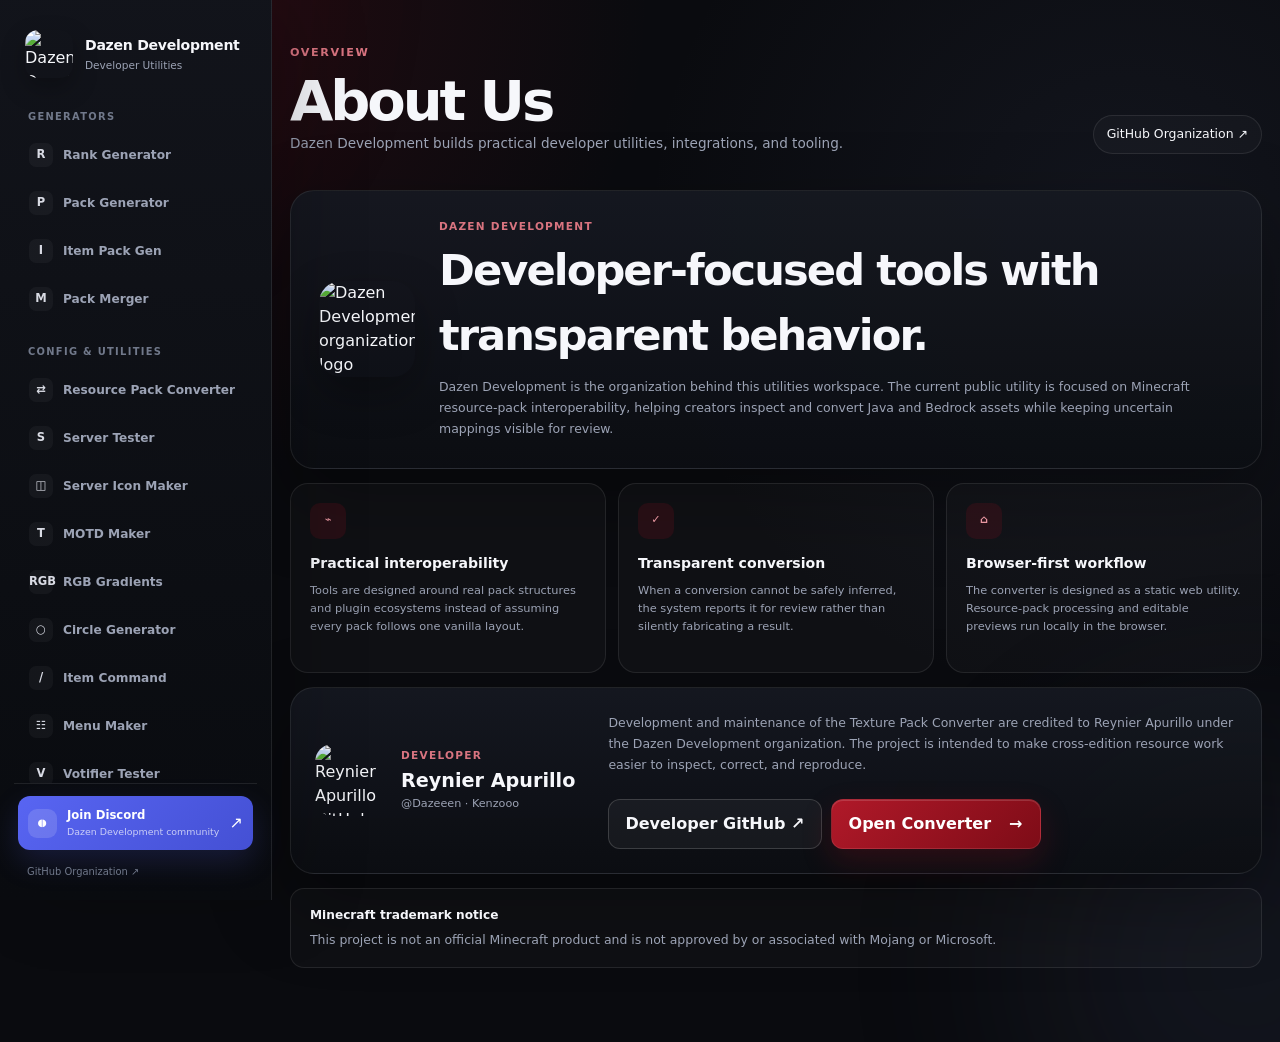
==== commit b6daf7f9: "Move loading progress bar below Dazen logo on about.html" ====
--- a/about.html
+++ b/about.html
@@ -7,8 +7,8 @@
   <meta name="description" content="About Dazen Development and the developer utilities project." />
   <title>About Us · Dazen Development</title>
   <style id="dazen-loader-critical">
-    #dazen-load-track{position:fixed;z-index:10002;top:0;left:0;right:0;height:2px;background:rgba(255,255,255,.035);pointer-events:none}
-    #dazen-load-progress{display:block;width:100%;height:100%;transform:scaleX(.05);transform-origin:left center;background:linear-gradient(90deg,#9b111e,#ef5264);box-shadow:0 0 12px rgba(239,82,100,.65);transition:transform .15s ease}
+    #dazen-load-track{width:190px;height:4px;margin:0 auto 16px;overflow:hidden;border-radius:999px;background:rgba(255,255,255,.07);box-shadow:inset 0 0 0 1px rgba(255,255,255,.035);pointer-events:none}
+    #dazen-load-progress{display:block;width:100%;height:100%;margin:0;transform:scaleX(.05);transform-origin:left center;border-radius:inherit;background:linear-gradient(90deg,#9b111e,#ef5264);box-shadow:0 0 12px rgba(239,82,100,.6);transition:transform .15s ease}
     #dazen-page-loader{position:fixed;z-index:10001;inset:0;display:grid;place-items:center;background:#090b0f;transition:opacity .24s ease,visibility .24s ease}
     #dazen-page-loader[hidden]{display:none}
     #dazen-page-loader.is-leaving{opacity:0;visibility:hidden}
@@ -24,13 +24,13 @@
 </head>
 <body data-page="about">
   
-  <div id="dazen-load-track" aria-hidden="true"><span id="dazen-load-progress"></span></div>
   <div id="dazen-page-loader" role="status" aria-live="polite">
     <div class="dazen-loader-card">
       <div class="dazen-loader-logo-wrap">
         <span class="dazen-loader-ring"></span>
         <img class="dazen-loader-logo" src="https://avatars.githubusercontent.com/u/317466458?v=4" alt="" width="58" height="58" />
       </div>
+      <div id="dazen-load-track" aria-hidden="true"><span id="dazen-load-progress"></span></div>
       <strong>Dazen Development</strong>
       <span id="dazen-load-text">Loading Dazen utilities…</span>
     </div>
--- a/styles.css
+++ b/styles.css
@@ -1819,3 +1819,304 @@
   line-height: 1.1;
   letter-spacing: -.025em;
 }
+
+
+/* =========================================================
+   Global Dazen loading experience
+   ========================================================= */
+#dazen-load-track {
+  position: fixed;
+  z-index: 10002;
+  inset: 0 0 auto 0;
+  height: 2px;
+  background: rgba(255,255,255,.035);
+  pointer-events: none;
+}
+
+#dazen-load-progress {
+  display: block;
+  width: 100%;
+  height: 100%;
+  transform: scaleX(.05);
+  transform-origin: left center;
+  background: linear-gradient(90deg, #9b111e, #ef5264);
+  box-shadow: 0 0 12px rgba(239,82,100,.65);
+  transition: transform .15s ease;
+}
+
+#dazen-page-loader {
+  position: fixed;
+  z-index: 10001;
+  inset: 0;
+  display: grid;
+  place-items: center;
+  background:
+    radial-gradient(circle at 50% 42%, rgba(155,17,30,.12), transparent 18rem),
+    #090b0f;
+  transition: opacity .24s ease, visibility .24s ease;
+}
+
+#dazen-page-loader[hidden] {
+  display: none;
+}
+
+#dazen-page-loader.is-leaving {
+  opacity: 0;
+  visibility: hidden;
+}
+
+.dazen-loader-card {
+  text-align: center;
+}
+
+.dazen-loader-logo-wrap {
+  position: relative;
+  width: 86px;
+  height: 86px;
+  margin: 0 auto 18px;
+  display: grid;
+  place-items: center;
+}
+
+.dazen-loader-logo {
+  width: 58px;
+  height: 58px;
+  border-radius: 16px;
+  object-fit: cover;
+  box-shadow: 0 12px 34px rgba(0,0,0,.35);
+}
+
+.dazen-loader-ring {
+  position: absolute;
+  inset: 0;
+  border: 2px solid rgba(255,255,255,.08);
+  border-top-color: var(--accent-2);
+  border-right-color: var(--accent-2);
+  border-radius: 50%;
+  animation: dazen-spin .85s linear infinite;
+}
+
+.dazen-loader-card strong,
+.dazen-loader-card span {
+  display: block;
+}
+
+.dazen-loader-card strong {
+  font-size: .92rem;
+}
+
+.dazen-loader-card span {
+  margin-top: 4px;
+  color: var(--muted-2);
+  font-size: .68rem;
+}
+
+@keyframes dazen-spin {
+  to { transform: rotate(360deg); }
+}
+
+/* =========================================================
+   Generic tool placeholder route
+   ========================================================= */
+.tool-page-main {
+  padding: 28px 0 72px;
+}
+
+.tool-status-pill {
+  display: inline-flex;
+  align-items: center;
+  min-height: 34px;
+  padding: 7px 11px;
+  border: 1px solid rgba(255,199,102,.22);
+  border-radius: 999px;
+  background: rgba(255,199,102,.06);
+  color: #ffd28a;
+  font-size: .66rem;
+  font-weight: 800;
+}
+
+.tool-placeholder-card {
+  display: grid;
+  grid-template-columns: auto 1fr;
+  gap: 24px;
+  align-items: start;
+  padding: clamp(24px, 4vw, 38px);
+  border: 1px solid var(--border);
+  border-radius: var(--radius-xl);
+  background:
+    linear-gradient(180deg, rgba(22,25,33,.93), rgba(12,14,19,.95));
+  box-shadow: var(--shadow);
+}
+
+.tool-placeholder-icon {
+  display: grid;
+  place-items: center;
+  width: 76px;
+  height: 76px;
+  border-radius: 20px;
+  background: linear-gradient(145deg, rgba(190,32,48,.28), rgba(118,8,18,.22));
+  border: 1px solid rgba(211,47,65,.22);
+  color: #f2a0aa;
+  font-size: 1rem;
+  font-weight: 900;
+  box-shadow: inset 0 1px 0 rgba(255,255,255,.08);
+}
+
+.tool-placeholder-copy h2 {
+  margin: 5px 0 8px;
+  font-size: clamp(1.7rem, 4vw, 2.7rem);
+  letter-spacing: -.045em;
+}
+
+.tool-placeholder-copy > p {
+  max-width: 760px;
+  margin: 0;
+  color: var(--muted);
+  font-size: .82rem;
+  line-height: 1.65;
+}
+
+.tool-capability-list {
+  display: grid;
+  grid-template-columns: repeat(2, minmax(0, 1fr));
+  gap: 8px;
+  margin-top: 18px;
+  max-width: 760px;
+}
+
+.tool-capability-list > div {
+  display: flex;
+  align-items: center;
+  gap: 8px;
+  min-height: 42px;
+  padding: 9px 11px;
+  border: 1px solid var(--border);
+  border-radius: 10px;
+  background: rgba(255,255,255,.018);
+}
+
+.tool-capability-list span {
+  color: var(--green);
+  font-weight: 900;
+}
+
+.tool-capability-list strong {
+  font-size: .68rem;
+  font-weight: 700;
+}
+
+.tool-roadmap-card {
+  display: grid;
+  grid-template-columns: minmax(230px, .65fr) minmax(0, 1.35fr);
+  gap: 24px;
+  align-items: start;
+  margin-top: 14px;
+  padding: 20px;
+  border: 1px solid var(--border);
+  border-radius: var(--radius-lg);
+  background: rgba(255,255,255,.018);
+}
+
+.tool-roadmap-card h2 {
+  margin: 4px 0 0;
+  font-size: 1rem;
+}
+
+.tool-roadmap-card > p {
+  margin: 0;
+  color: var(--muted);
+  font-size: .73rem;
+  line-height: 1.65;
+}
+
+/* Ensure nav labels remain clean after removing old badges/external links. */
+.sidebar-nav-text {
+  min-width: 0;
+  flex: 1;
+  overflow: hidden;
+  text-overflow: ellipsis;
+  white-space: nowrap;
+}
+
+@media (max-width: 700px) {
+  .tool-placeholder-card {
+    grid-template-columns: 1fr;
+  }
+
+  .tool-placeholder-icon {
+    width: 62px;
+    height: 62px;
+    border-radius: 16px;
+  }
+
+  .tool-capability-list {
+    grid-template-columns: 1fr;
+  }
+
+  .tool-roadmap-card {
+    grid-template-columns: 1fr;
+  }
+}
+
+
+.utility-directory-grid {
+  display: grid;
+  grid-template-columns: repeat(2, minmax(0, 1fr));
+  gap: 10px;
+}
+
+.utility-directory-card {
+  display: grid;
+  grid-template-columns: auto 1fr auto;
+  gap: 12px;
+  align-items: center;
+  min-height: 76px;
+  padding: 13px 14px;
+  border: 1px solid var(--border);
+  border-radius: 14px;
+  background: rgba(255,255,255,.018);
+  color: var(--text);
+  text-decoration: none;
+  transition: .18s ease;
+}
+
+.utility-directory-card:hover {
+  transform: translateY(-1px);
+  border-color: var(--border-strong);
+  background: rgba(255,255,255,.032);
+}
+
+.utility-directory-card.featured {
+  border-color: rgba(211,47,65,.25);
+  background: linear-gradient(90deg, rgba(155,17,30,.08), rgba(255,255,255,.018));
+}
+
+.utility-directory-card > div {
+  min-width: 0;
+}
+
+.utility-directory-card strong,
+.utility-directory-card small {
+  display: block;
+}
+
+.utility-directory-card strong {
+  font-size: .76rem;
+}
+
+.utility-directory-card small {
+  margin-top: 3px;
+  color: var(--muted);
+  font-size: .63rem;
+  line-height: 1.45;
+}
+
+.utility-directory-card > span:last-child {
+  color: var(--muted-2);
+}
+
+@media (max-width: 760px) {
+  .utility-directory-grid {
+    grid-template-columns: 1fr;
+  }
+}
